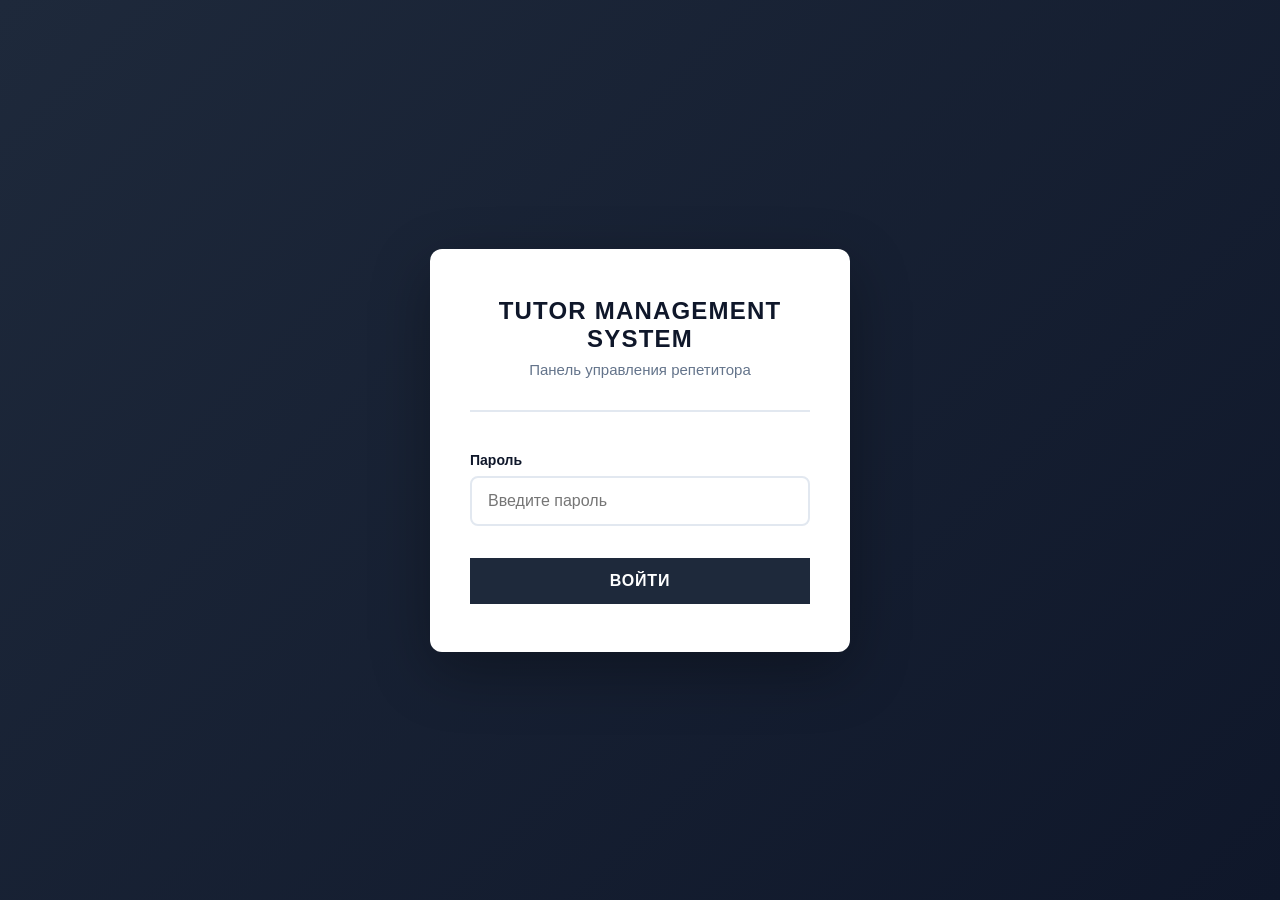
==== templates/login.html @ 7a76f049 "календарь, еженедельное росписание, ежедневное" ====
<!DOCTYPE html>
<html lang="ru">
<head>
    <meta charset="UTF-8">
    <meta name="viewport" content="width=device-width, initial-scale=1.0">
    <title>Вход - Tutor System</title>
    <style>
        * {
            margin: 0;
            padding: 0;
            box-sizing: border-box;
        }

        body {
            font-family: -apple-system, BlinkMacSystemFont, 'Segoe UI', Roboto, sans-serif;
            background: linear-gradient(135deg, #1e293b 0%, #0f172a 100%);
            min-height: 100vh;
            display: flex;
            align-items: center;
            justify-content: center;
            padding: 2rem;
        }

        .login-container {
            background: white;
            border-radius: 0.75rem;
            box-shadow: 0 20px 60px rgba(0, 0, 0, 0.3);
            width: 100%;
            max-width: 420px;
            padding: 3rem 2.5rem;
        }

        .login-header {
            text-align: center;
            margin-bottom: 2.5rem;
            padding-bottom: 2rem;
            border-bottom: 2px solid #e2e8f0;
        }

        .login-title {
            font-size: 1.5rem;
            font-weight: 700;
            color: #0f172a;
            margin-bottom: 0.5rem;
            text-transform: uppercase;
            letter-spacing: 0.05em;
        }

        .login-subtitle {
            color: #64748b;
            font-size: 0.9375rem;
        }

        .login-form {
            display: flex;
            flex-direction: column;
            gap: 1.5rem;
        }

        .form-group {
            display: flex;
            flex-direction: column;
            gap: 0.5rem;
        }

        .form-label {
            font-weight: 600;
            color: #0f172a;
            font-size: 0.875rem;
        }

        .form-input {
            padding: 0.875rem 1rem;
            border: 2px solid #e2e8f0;
            border-radius: 0.5rem;
            font-size: 1rem;
            transition: all 0.2s;
            background: white;
        }

        .form-input:focus {
            outline: none;
            border-color: #1e293b;
            box-shadow: 0 0 0 3px rgba(30, 41, 59, 0.1);
        }

        .btn-login {
            padding: 0.875rem;
            background: #1e293b;
            color: white;
            border: none;
            border-radius: 0;
            font-weight: 700;
            font-size: 1rem;
            cursor: pointer;
            transition: all 0.2s;
            margin-top: 0.5rem;
            text-transform: uppercase;
            letter-spacing: 0.05em;
        }

        .btn-login:hover {
            background: #0f172a;
            box-shadow: 0 4px 12px rgba(30, 41, 59, 0.3);
        }

        .btn-login:active {
            transform: translateY(0);
        }

        .error-message {
            background: #fee2e2;
            color: #991b1b;
            padding: 0.875rem 1rem;
            border-radius: 0.5rem;
            font-size: 0.875rem;
            border-left: 4px solid #dc2626;
            display: none;
        }

        .error-message.show {
            display: block;
        }
    </style>
</head>
<body>
    <div class="login-container">
        <div class="login-header">
            <h1 class="login-title">Tutor Management System</h1>
            <p class="login-subtitle">Панель управления репетитора</p>
        </div>

        <div id="errorMessage" class="error-message"></div>

        <form id="loginForm" class="login-form">
            <div class="form-group">
                <label class="form-label">Пароль</label>
                <input 
                    type="password" 
                    id="password" 
                    class="form-input" 
                    placeholder="Введите пароль"
                    required
                    autocomplete="current-password"
                >
            </div>

            <button type="submit" class="btn-login">
                Войти
            </button>
        </form>
    </div>

    <script>
        const form = document.getElementById('loginForm');
        const errorMessage = document.getElementById('errorMessage');

        form.addEventListener('submit', async (e) => {
            e.preventDefault();
            
            const password = document.getElementById('password').value;
            
            try {
                const response = await fetch('/api/auth/login', {
                    method: 'POST',
                    headers: {
                        'Content-Type': 'application/json'
                    },
                    body: JSON.stringify({ password })
                });

                const data = await response.json();

                if (response.ok) {
                    localStorage.setItem('auth_token', data.token);
                    window.location.href = '/';
                } else {
                    showError(data.detail || 'Неверный пароль');
                }
            } catch (error) {
                showError('Ошибка подключения к серверу');
            }
        });

        function showError(message) {
            errorMessage.textContent = message;
            errorMessage.classList.add('show');
            
            setTimeout(() => {
                errorMessage.classList.remove('show');
            }, 3000);
        }
    </script>
</body>
</html>
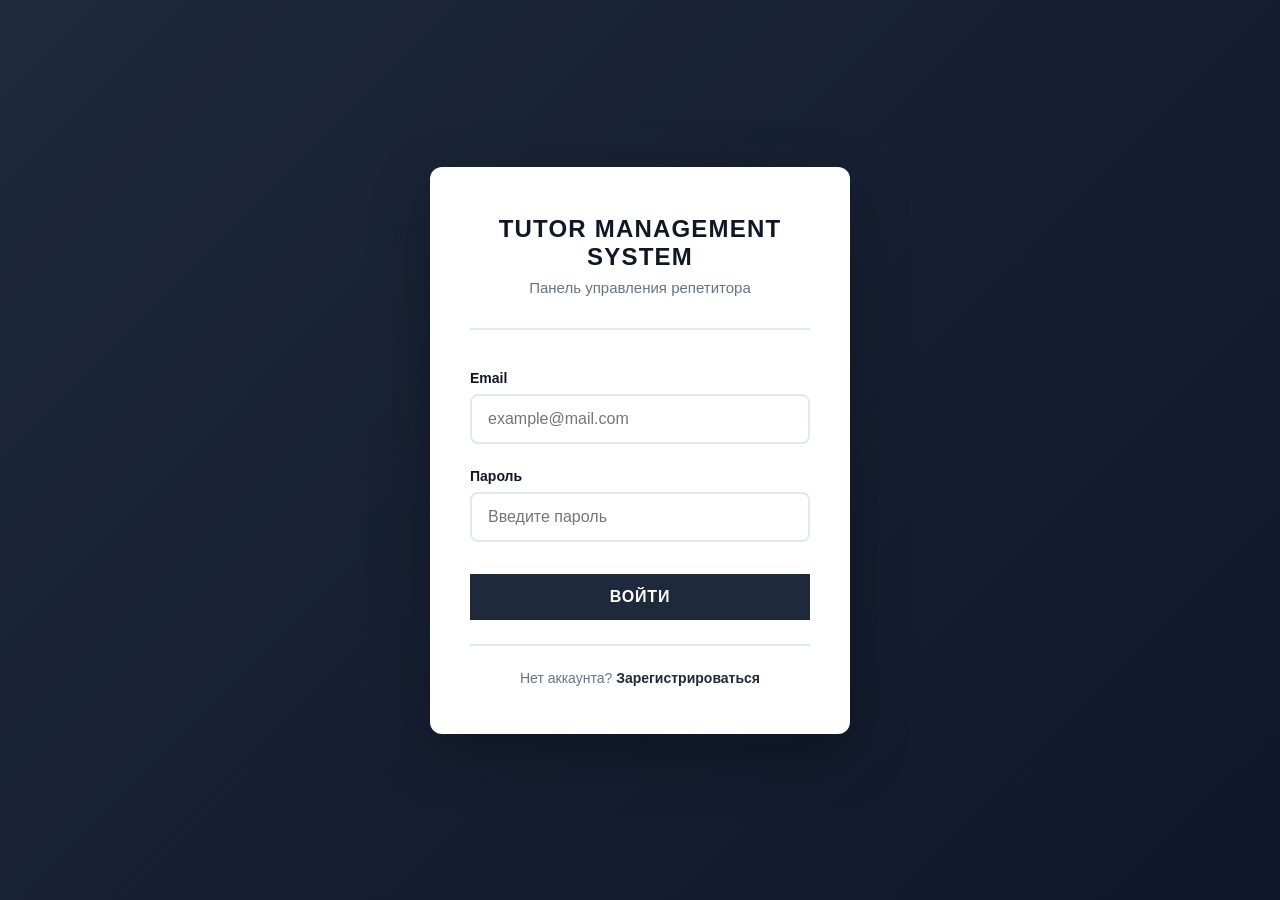
==== commit fe2a201c: "тг бот реферальная ссылка" ====
--- a/templates/login.html
+++ b/templates/login.html
@@ -121,6 +121,27 @@
         .error-message.show {
             display: block;
         }
+
+        .register-link {
+            text-align: center;
+            margin-top: 1.5rem;
+            padding-top: 1.5rem;
+            border-top: 2px solid #e2e8f0;
+            color: #64748b;
+            font-size: 0.875rem;
+        }
+
+        .register-link a {
+            color: #1e293b;
+            font-weight: 600;
+            text-decoration: none;
+            transition: color 0.2s;
+        }
+
+        .register-link a:hover {
+            color: #0f172a;
+            text-decoration: underline;
+        }
     </style>
 </head>
 <body>
@@ -133,6 +154,18 @@
         <div id="errorMessage" class="error-message"></div>
 
         <form id="loginForm" class="login-form">
+            <div class="form-group">
+                <label class="form-label">Email</label>
+                <input 
+                    type="email" 
+                    id="email" 
+                    class="form-input" 
+                    placeholder="example@mail.com"
+                    required
+                    autocomplete="email"
+                >
+            </div>
+
             <div class="form-group">
                 <label class="form-label">Пароль</label>
                 <input 
@@ -149,6 +182,10 @@
                 Войти
             </button>
         </form>
+
+        <div class="register-link">
+            Нет аккаунта? <a href="/register">Зарегистрироваться</a>
+        </div>
     </div>
 
     <script>
@@ -158,6 +195,7 @@
         form.addEventListener('submit', async (e) => {
             e.preventDefault();
             
+            const email = document.getElementById('email').value.trim();
             const password = document.getElementById('password').value;
             
             try {
@@ -166,7 +204,7 @@
                     headers: {
                         'Content-Type': 'application/json'
                     },
-                    body: JSON.stringify({ password })
+                    body: JSON.stringify({ email, password })
                 });
 
                 const data = await response.json();
@@ -175,7 +213,7 @@
                     localStorage.setItem('auth_token', data.token);
                     window.location.href = '/';
                 } else {
-                    showError(data.detail || 'Неверный пароль');
+                    showError(data.detail || 'Неверный email или пароль');
                 }
             } catch (error) {
                 showError('Ошибка подключения к серверу');
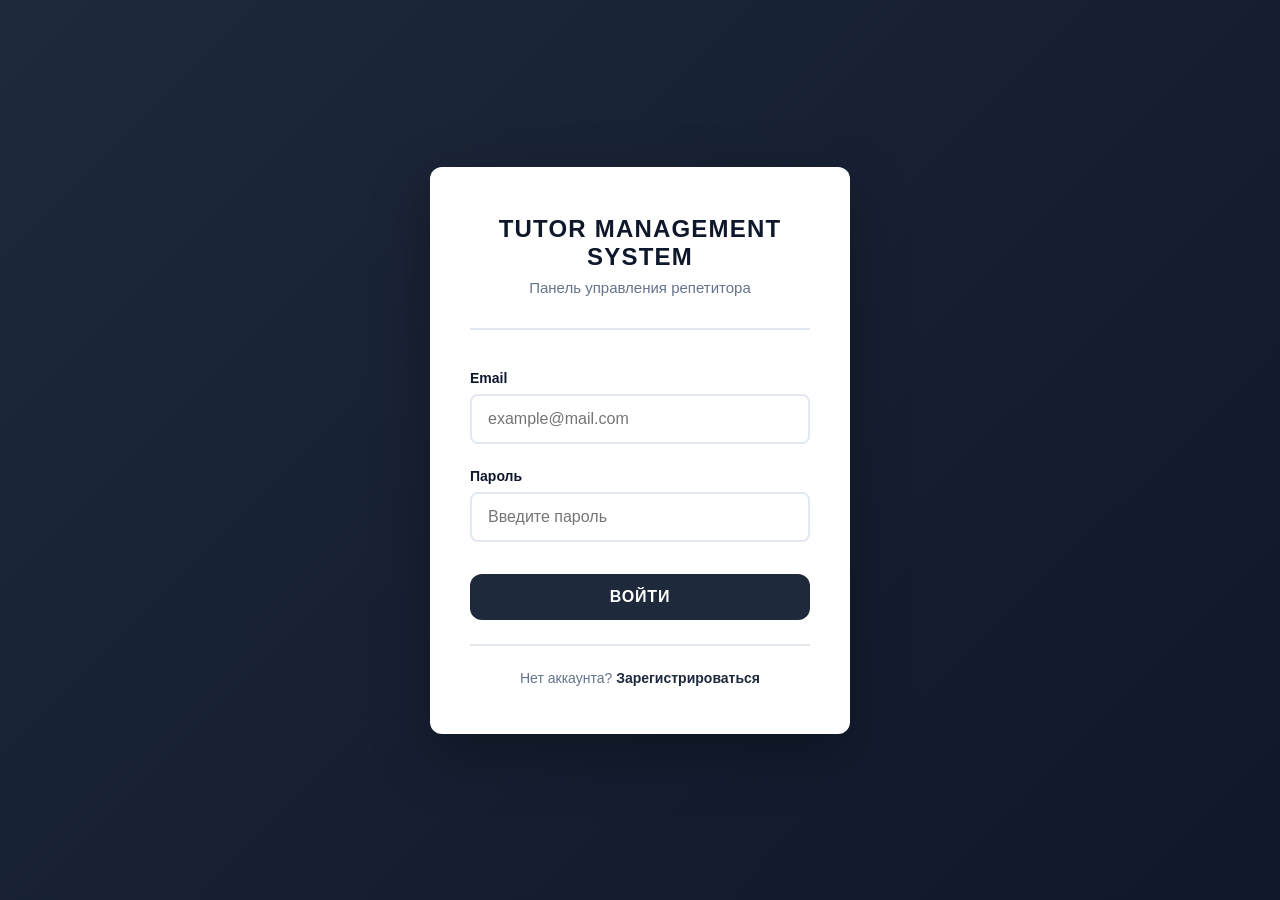
==== commit e028cb59: "авторизация, регистрация, подтверждение по почте, привязка телеграмма, настройки." ====
--- a/templates/login.html
+++ b/templates/login.html
@@ -89,7 +89,7 @@
             background: #1e293b;
             color: white;
             border: none;
-            border-radius: 0;
+            border-radius: 0.75rem;
             font-weight: 700;
             font-size: 1rem;
             cursor: pointer;
